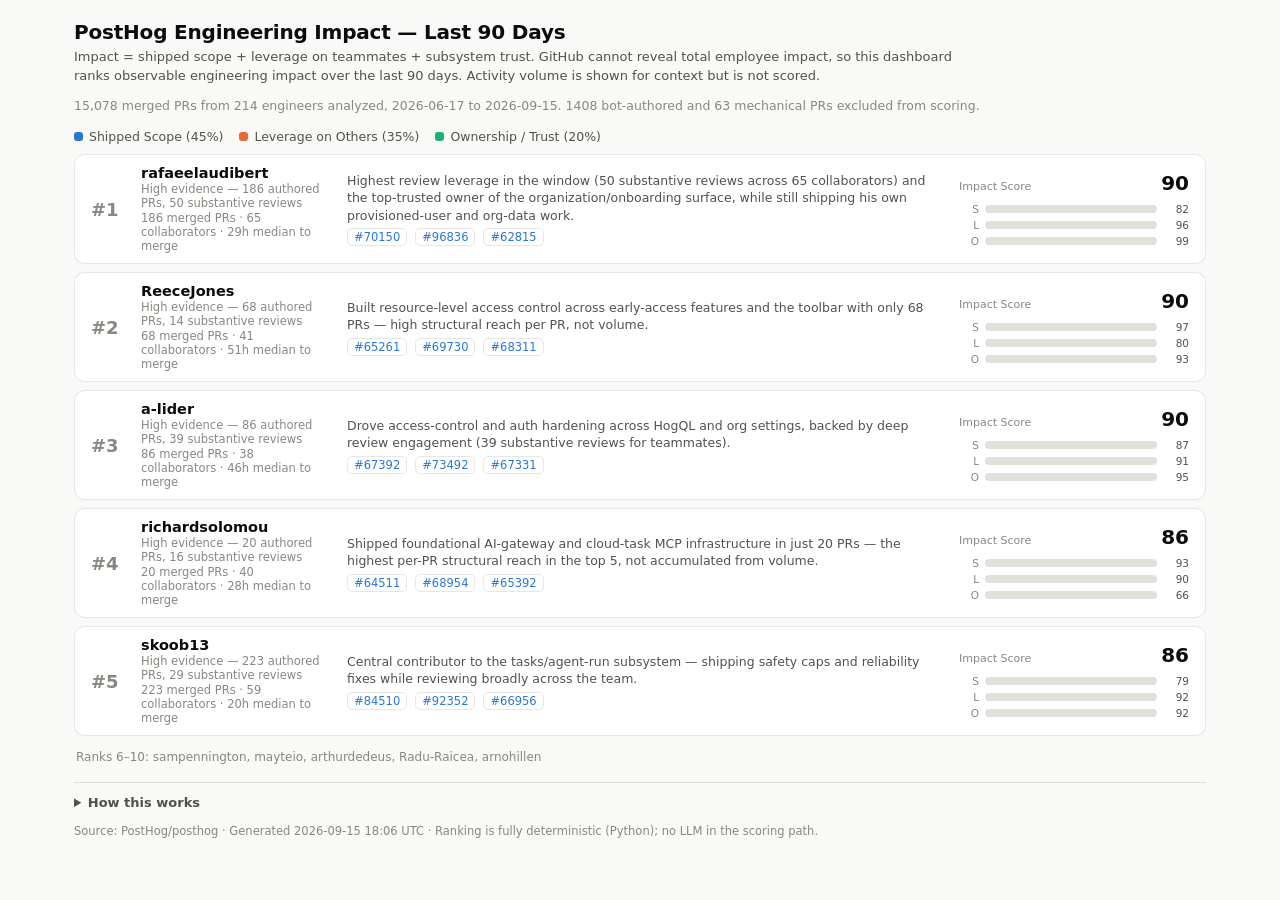
==== index.html @ 4306fa28 "Add PostHog engineering impact dashboard: data pipeline, scoring, UI - fetch_prs.py: day-sliced Grap" ====
<!doctype html>
<html lang="en">
<head>
<meta charset="utf-8" />
<meta name="viewport" content="width=device-width, initial-scale=1" />
<title>PostHog Engineering Impact — Last 90 Days</title>
<style>
  :root {
    color-scheme: light;
    --surface-1:      #fcfcfb;
    --page:           #f9f9f7;
    --text-primary:   #0b0b0b;
    --text-secondary: #52514e;
    --text-muted:     #898781;
    --gridline:       #e1e0d9;
    --baseline:       #c3c2b7;
    --border:         rgba(11,11,11,0.10);
    --series-1:       #2a78d6; /* Shipped Scope */
    --series-2:       #eb6834; /* Leverage on Others */
    --series-3:       #1baf7a; /* Ownership / Trust */
    --card-bg:        #ffffff;
  }
  @media (prefers-color-scheme: dark) {
    :root:not([data-theme="light"]) {
      color-scheme: dark;
      --surface-1:      #1a1a19;
      --page:           #0d0d0d;
      --text-primary:   #ffffff;
      --text-secondary: #c3c2b7;
      --text-muted:     #898781;
      --gridline:       #2c2c2a;
      --baseline:       #383835;
      --border:         rgba(255,255,255,0.10);
      --series-1:       #3987e5;
      --series-2:       #d95926;
      --series-3:       #199e70;
      --card-bg:        #1f1f1e;
    }
  }
  :root[data-theme="dark"] {
    color-scheme: dark;
    --surface-1:      #1a1a19;
    --page:           #0d0d0d;
    --text-primary:   #ffffff;
    --text-secondary: #c3c2b7;
    --text-muted:     #898781;
    --gridline:       #2c2c2a;
    --baseline:       #383835;
    --border:         rgba(255,255,255,0.10);
    --series-1:       #3987e5;
    --series-2:       #d95926;
    --series-3:       #199e70;
    --card-bg:        #1f1f1e;
  }

  * { box-sizing: border-box; }
  body {
    margin: 0;
    background: var(--page);
    color: var(--text-primary);
    font-family: system-ui, -apple-system, "Segoe UI", sans-serif;
    font-size: 14px;
  }
  .wrap {
    max-width: 1180px;
    margin: 0 auto;
    padding: 20px 24px 32px;
  }
  header.top {
    margin-bottom: 16px;
  }
  h1 {
    font-size: 20px;
    margin: 0 0 4px;
    letter-spacing: -0.01em;
  }
  .methodology-line {
    color: var(--text-secondary);
    font-size: 13px;
    max-width: 900px;
    line-height: 1.45;
    margin: 0 0 8px;
  }
  .freshness {
    color: var(--text-muted);
    font-size: 12.5px;
  }
  .legend {
    display: flex;
    gap: 16px;
    margin: 14px 0 10px;
    font-size: 12.5px;
    color: var(--text-secondary);
  }
  .legend span { display: inline-flex; align-items: center; gap: 6px; }
  .dot { width: 9px; height: 9px; border-radius: 3px; display: inline-block; }

  .cards {
    display: flex;
    flex-direction: column;
    gap: 8px;
  }
  .card {
    background: var(--card-bg);
    border: 1px solid var(--border);
    border-radius: 10px;
    padding: 10px 16px;
    display: grid;
    grid-template-columns: 34px 190px 1fr 230px;
    gap: 16px;
    align-items: center;
  }
  .rank {
    font-size: 18px;
    font-weight: 700;
    color: var(--text-muted);
  }
  .who { min-width: 0; }
  .login { font-weight: 600; font-size: 14.5px; }
  .conf { color: var(--text-muted); font-size: 11.5px; margin-top: 1px; }
  .why { min-width: 0; }
  .why-text { font-size: 12.5px; color: var(--text-secondary); line-height: 1.4; margin-bottom: 4px; }
  .prs { display: flex; gap: 8px; flex-wrap: wrap; }
  .prs a {
    font-size: 11.5px;
    color: var(--series-1);
    text-decoration: none;
    border: 1px solid var(--border);
    border-radius: 5px;
    padding: 1px 6px;
  }
  .prs a:hover { text-decoration: underline; }

  .bars { display: flex; flex-direction: column; gap: 4px; }
  .bar-row { display: flex; align-items: center; gap: 6px; }
  .bar-label { width: 20px; font-size: 10.5px; color: var(--text-muted); text-align: right; flex-shrink: 0; }
  .bar-track { flex: 1; height: 8px; background: var(--gridline); border-radius: 4px; overflow: hidden; }
  .bar-fill { height: 100%; border-radius: 4px; }
  .bar-val { width: 26px; font-size: 10.5px; color: var(--text-secondary); text-align: right; flex-shrink: 0; }
  .score-badge {
    font-size: 20px;
    font-weight: 700;
    text-align: right;
  }
  .score-row { display: flex; justify-content: space-between; align-items: baseline; margin-bottom: 4px; }

  .cutline {
    margin: 14px 2px;
    font-size: 12px;
    color: var(--text-muted);
  }

  details.methodology {
    margin-top: 18px;
    border-top: 1px solid var(--gridline);
    padding-top: 12px;
  }
  details.methodology summary {
    cursor: pointer;
    font-size: 13px;
    font-weight: 600;
    color: var(--text-secondary);
  }
  .method-body {
    margin-top: 10px;
    font-size: 12.5px;
    color: var(--text-secondary);
    line-height: 1.55;
    display: grid;
    grid-template-columns: 1fr 1fr;
    gap: 16px;
  }
  .method-body h4 { margin: 0 0 4px; color: var(--text-primary); font-size: 12.5px; }
  .method-body p { margin: 0 0 10px; }

  footer.bottom {
    margin-top: 14px;
    font-size: 11.5px;
    color: var(--text-muted);
  }

  .loading, .error {
    padding: 40px;
    text-align: center;
    color: var(--text-muted);
  }
</style>
</head>
<body>
<div class="wrap">
  <header class="top">
    <h1>PostHog Engineering Impact — Last 90 Days</h1>
    <p class="methodology-line" id="methodology-line">Loading methodology…</p>
    <p class="freshness" id="freshness">Loading…</p>
  </header>

  <div class="legend">
    <span><span class="dot" style="background:var(--series-1)"></span>Shipped Scope (45%)</span>
    <span><span class="dot" style="background:var(--series-2)"></span>Leverage on Others (35%)</span>
    <span><span class="dot" style="background:var(--series-3)"></span>Ownership / Trust (20%)</span>
  </div>

  <div class="cards" id="cards">
    <div class="loading">Loading rankings…</div>
  </div>

  <p class="cutline" id="cutline"></p>

  <details class="methodology">
    <summary>How this works</summary>
    <div class="method-body" id="method-body"></div>
  </details>

  <footer class="bottom" id="footer"></footer>
</div>

<script>
async function main() {
  let data;
  try {
    const res = await fetch('data/scores.json');
    data = await res.json();
  } catch (e) {
    document.getElementById('cards').innerHTML = '<div class="error">Could not load data/scores.json — ' + e + '</div>';
    return;
  }
  render(data);
}

function pct(v) { return Math.max(2, Math.round(v)); }

function cardHTML(r, whyOverride) {
  const top5 = r.evidence.top_shipped.concat(r.evidence.best_review ? [r.evidence.best_review] : []);
  const prLinks = top5.slice(0, 3).map(p =>
    `<a href="${p.url}" target="_blank" rel="noopener">#${p.number}</a>`
  ).join('');
  const whyText = whyOverride || defaultWhy(r);
  return `
    <div class="card">
      <div class="rank">#${r.rank}</div>
      <div class="who">
        <div class="login">${r.login}</div>
        <div class="conf">${r.confidence.label} evidence — ${r.confidence.authored_prs} authored PR${r.confidence.authored_prs===1?'':'s'}, ${r.confidence.substantive_reviews} substantive review${r.confidence.substantive_reviews===1?'':'s'}</div>
        <div class="conf">${r.stats.merged_prs} merged PRs · ${r.stats.distinct_collaborators} collaborators${r.stats.median_hours_to_merge!=null ? ' · ' + Math.round(r.stats.median_hours_to_merge) + 'h median to merge' : ''}</div>
      </div>
      <div class="why">
        <div class="why-text">${whyText}</div>
        <div class="prs">${prLinks || '<span style="color:var(--text-muted);font-size:11.5px">no linked PR evidence</span>'}</div>
      </div>
      <div class="bars">
        <div class="score-row"><span style="font-size:11px;color:var(--text-muted)">Impact Score</span><span class="score-badge">${Math.round(r.impact_score)}</span></div>
        ${barRow('S', r.components.shipped_scope, 'var(--series-1)')}
        ${barRow('L', r.components.leverage_on_others, 'var(--series-2)')}
        ${barRow('O', r.components.ownership_trust, 'var(--series-3)')}
      </div>
    </div>`;
}

function barRow(label, value, color) {
  return `<div class="bar-row">
    <span class="bar-label">${label}</span>
    <span class="bar-track"><span class="bar-fill" style="width:${pct(value)}%;background:${color}"></span></span>
    <span class="bar-val">${Math.round(value)}</span>
  </div>`;
}

function defaultWhy(r) {
  const c = r.components;
  const top = Object.entries({shipped: c.shipped_scope, leverage: c.leverage_on_others, ownership: c.ownership_trust})
    .sort((a,b) => b[1]-a[1])[0][0];
  const label = { shipped: 'broad structural reach across shared code', leverage: 'high review leverage helping teammates ship', ownership: 'trusted owner across multiple subsystems' }[top];
  return `Ranked #${r.rank} primarily on ${label}.`;
}

function render(data) {
  document.getElementById('methodology-line').textContent = data.meta.methodology;
  document.getElementById('freshness').textContent =
    `${data.meta.total_prs.toLocaleString()} merged PRs from ${data.meta.eligible_engineers} engineers analyzed, ` +
    `${data.meta.window_start} to ${data.meta.window_end}. ` +
    `${data.meta.bot_authored_prs_excluded} bot-authored and ${data.meta.mechanical_prs_excluded} mechanical PRs excluded from scoring.`;

  const top5 = data.rankings.slice(0, 5);
  const next5 = data.rankings.slice(5, 10);
  document.getElementById('cards').innerHTML = top5.map(r => cardHTML(r, (data.why_overrides || {})[r.login])).join('');
  document.getElementById('cutline').textContent = next5.length
    ? `Ranks 6–10: ${next5.map(r => r.login).join(', ')}`
    : '';

  document.getElementById('method-body').innerHTML = `
    <div>
      <h4>Shipped Scope / Blast Radius — 45%</h4>
      <p>Co-touch centrality: for every merged PR, we count how many <em>other</em> engineers also touched the same files elsewhere in the 90-day window, and sum a damped weight across the PR's files. This rewards changes that intersect code many people depend on over changes that merely span many folders. It is a proxy for engineering blast radius, not a claim about customer or revenue impact — GitHub data can't show that. Mechanical PRs (lockfile-only diffs, dependency bumps, bulk codemods) are excluded from this and all scored components, but still counted in the PR-count stat shown per card.</p>
      <h4>Leverage on Others — 35%</h4>
      <p>Substantive reviews given to other engineers' PRs (state APPROVED/CHANGES_REQUESTED with a non-trivial comment body — rubber-stamp approvals don't count), weighted by how many distinct teammates were reviewed, with a smaller bonus for faster review turnaround. Reviews from automated tools (CodeRabbit, Greptile, Dependabot, etc.) are excluded.</p>
    </div>
    <div>
      <h4>Ownership / Trust Routing — 20%</h4>
      <p>PR titles are parsed for their conventional-commit scope (e.g. <code>feat(scope): …</code>); when a title has no scope (${data.meta.scope_fallback_pct}% of PRs), we fall back to the dominant top-level directory of the changed files. Within each scope, the top-2 most active engineers (by authored + reviewed activity) earn ownership credit — this identifies who a team actually routes work to for a given subsystem.</p>
      <h4>Evidence confidence &amp; ranking</h4>
      <p>Every engineer with at least one qualifying contribution is ranked — there is no minimum-activity cutoff, so someone who shipped one large piece of infrastructure and spent the rest of the window reviewing can still surface. The confidence label shows how much evidence backs the number; it affects how a score should be <em>read</em>, never the ranking itself. All three components are percentile-ranked (not min-max normalized) across the eligible engineer set so a single volume outlier can't compress everyone else's score.</p>
    </div>`;

  document.getElementById('footer').textContent =
    `Source: PostHog/posthog · Generated ${new Date(data.meta.generated_at || Date.now()).toISOString().slice(0,16).replace('T',' ')} UTC · Ranking is fully deterministic (Python); no LLM in the scoring path.`;
}

main();
</script>
</body>
</html>
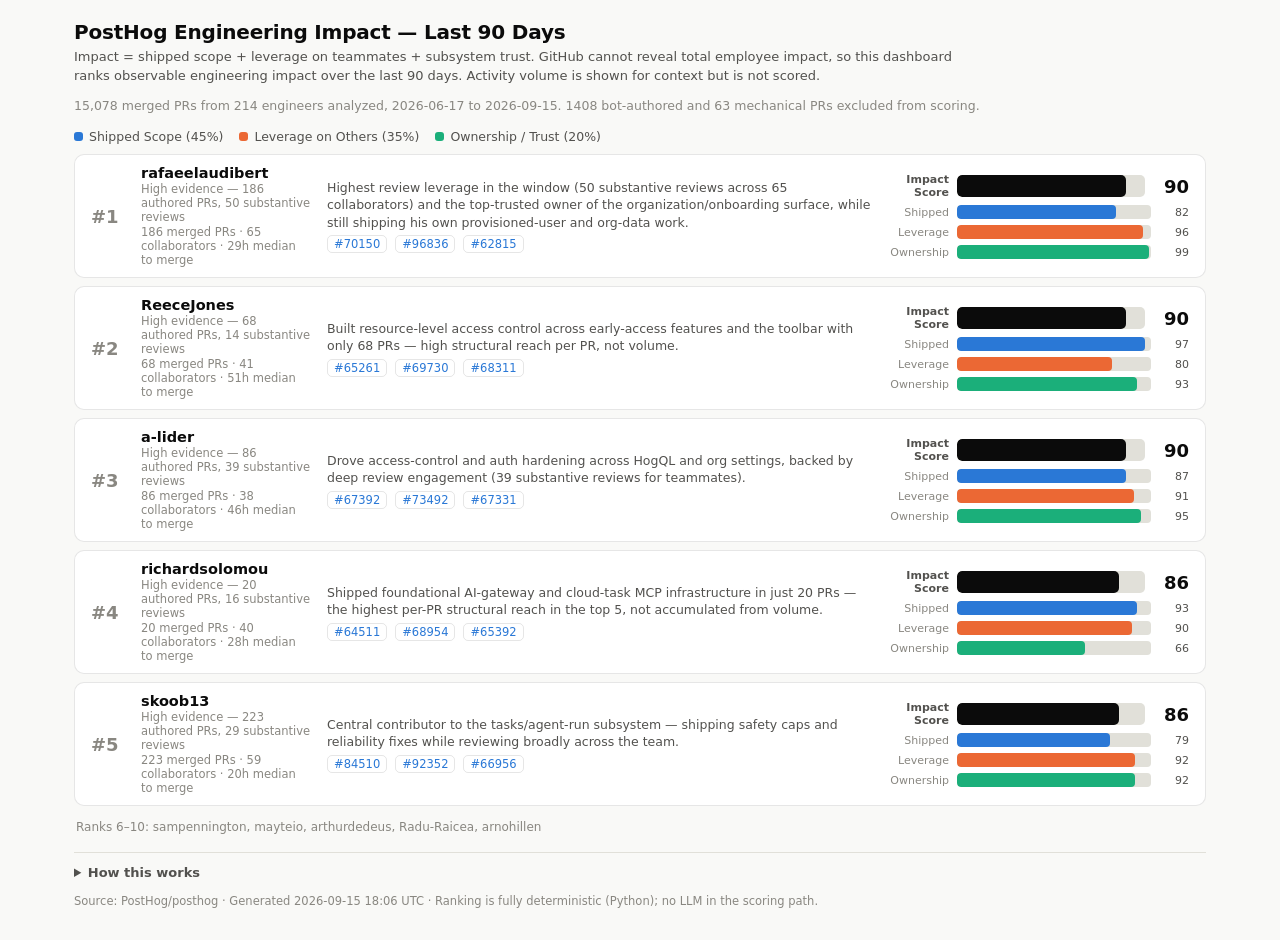
==== commit 795e0f84: "Fix broken bar-chart fills and make the score visualization prominent .bar-fill was a <span> (inline" ====
--- a/index.html
+++ b/index.html
@@ -106,7 +106,7 @@
     border-radius: 10px;
     padding: 10px 16px;
     display: grid;
-    grid-template-columns: 34px 190px 1fr 230px;
+    grid-template-columns: 34px 170px minmax(220px, 1fr) 300px;
     gap: 16px;
     align-items: center;
   }
@@ -131,18 +131,31 @@
   }
   .prs a:hover { text-decoration: underline; }
 
-  .bars { display: flex; flex-direction: column; gap: 4px; }
-  .bar-row { display: flex; align-items: center; gap: 6px; }
-  .bar-label { width: 20px; font-size: 10.5px; color: var(--text-muted); text-align: right; flex-shrink: 0; }
-  .bar-track { flex: 1; height: 8px; background: var(--gridline); border-radius: 4px; overflow: hidden; }
-  .bar-fill { height: 100%; border-radius: 4px; }
-  .bar-val { width: 26px; font-size: 10.5px; color: var(--text-secondary); text-align: right; flex-shrink: 0; }
-  .score-badge {
-    font-size: 20px;
-    font-weight: 700;
-    text-align: right;
-  }
-  .score-row { display: flex; justify-content: space-between; align-items: baseline; margin-bottom: 4px; }
+  .bars { display: flex; flex-direction: column; gap: 6px; }
+  .bar-row { display: flex; align-items: center; gap: 8px; }
+  .bar-label { width: 60px; font-size: 11px; color: var(--text-muted); text-align: right; flex-shrink: 0; }
+  .bar-track {
+    flex: 1;
+    height: 14px;
+    background-color: var(--gridline);
+    border-radius: 4px;
+    overflow: hidden;
+    position: relative;
+    background-image:
+      linear-gradient(to right, var(--baseline) 1px, transparent 1px),
+      linear-gradient(to right, var(--baseline) 1px, transparent 1px),
+      linear-gradient(to right, var(--baseline) 1px, transparent 1px);
+    background-size: 25% 100%, 50% 100%, 75% 100%;
+    background-repeat: no-repeat;
+    background-position: 25% 0, 50% 0, 75% 0;
+  }
+  .bar-fill { display: block; height: 100%; border-radius: 4px; position: relative; z-index: 1; min-width: 3px; }
+  .bar-track { display: block; }
+  .bar-val { width: 30px; font-size: 11px; color: var(--text-secondary); text-align: right; flex-shrink: 0; font-variant-numeric: tabular-nums; }
+  .score-row.bar-row .bar-track { height: 22px; border-radius: 5px; }
+  .score-row.bar-row .bar-fill { border-radius: 5px; background: var(--text-primary); }
+  .score-row.bar-row .bar-val { width: 36px; font-size: 18px; font-weight: 700; color: var(--text-primary); }
+  .score-row.bar-row .bar-label { font-size: 11px; font-weight: 600; color: var(--text-secondary); }
 
   .cutline {
     margin: 14px 2px;
@@ -248,18 +261,20 @@
         <div class="prs">${prLinks || '<span style="color:var(--text-muted);font-size:11.5px">no linked PR evidence</span>'}</div>
       </div>
       <div class="bars">
-        <div class="score-row"><span style="font-size:11px;color:var(--text-muted)">Impact Score</span><span class="score-badge">${Math.round(r.impact_score)}</span></div>
-        ${barRow('S', r.components.shipped_scope, 'var(--series-1)')}
-        ${barRow('L', r.components.leverage_on_others, 'var(--series-2)')}
-        ${barRow('O', r.components.ownership_trust, 'var(--series-3)')}
+        ${barRow('Impact Score', r.impact_score, null, true)}
+        ${barRow('Shipped', r.components.shipped_scope, 'var(--series-1)')}
+        ${barRow('Leverage', r.components.leverage_on_others, 'var(--series-2)')}
+        ${barRow('Ownership', r.components.ownership_trust, 'var(--series-3)')}
       </div>
     </div>`;
 }
 
-function barRow(label, value, color) {
-  return `<div class="bar-row">
+function barRow(label, value, color, isScore) {
+  const rowClass = isScore ? 'bar-row score-row' : 'bar-row';
+  const fillStyle = isScore ? `width:${pct(value)}%` : `width:${pct(value)}%;background:${color}`;
+  return `<div class="${rowClass}">
     <span class="bar-label">${label}</span>
-    <span class="bar-track"><span class="bar-fill" style="width:${pct(value)}%;background:${color}"></span></span>
+    <span class="bar-track"><span class="bar-fill" style="${fillStyle}"></span></span>
     <span class="bar-val">${Math.round(value)}</span>
   </div>`;
 }
@@ -289,7 +304,7 @@
   document.getElementById('method-body').innerHTML = `
     <div>
       <h4>Shipped Scope / Blast Radius — 45%</h4>
-      <p>Co-touch centrality: for every merged PR, we count how many <em>other</em> engineers also touched the same files elsewhere in the 90-day window, and sum a damped weight across the PR's files. This rewards changes that intersect code many people depend on over changes that merely span many folders. It is a proxy for engineering blast radius, not a claim about customer or revenue impact — GitHub data can't show that. Mechanical PRs (lockfile-only diffs, dependency bumps, bulk codemods) are excluded from this and all scored components, but still counted in the PR-count stat shown per card.</p>
+      <p>Co-touch centrality: for every merged PR, we count how many <em>other</em> engineers also touched the same files elsewhere in the 90-day window, and average a damped weight across the PR's files. We then take the <strong>mean of this across each engineer's own PRs</strong> — deliberately an average, not a sum, so this component reflects the typical consequence of a person's work rather than being won by whoever merged the most PRs. This rewards changes that intersect code many people depend on over changes that merely span many folders. It is a proxy for engineering blast radius, not a claim about customer or revenue impact — GitHub data can't show that. Mechanical PRs (lockfile-only diffs, dependency bumps, bulk codemods) are excluded from this and all scored components, but still counted in the PR-count stat shown per card.</p>
       <h4>Leverage on Others — 35%</h4>
       <p>Substantive reviews given to other engineers' PRs (state APPROVED/CHANGES_REQUESTED with a non-trivial comment body — rubber-stamp approvals don't count), weighted by how many distinct teammates were reviewed, with a smaller bonus for faster review turnaround. Reviews from automated tools (CodeRabbit, Greptile, Dependabot, etc.) are excluded.</p>
     </div>
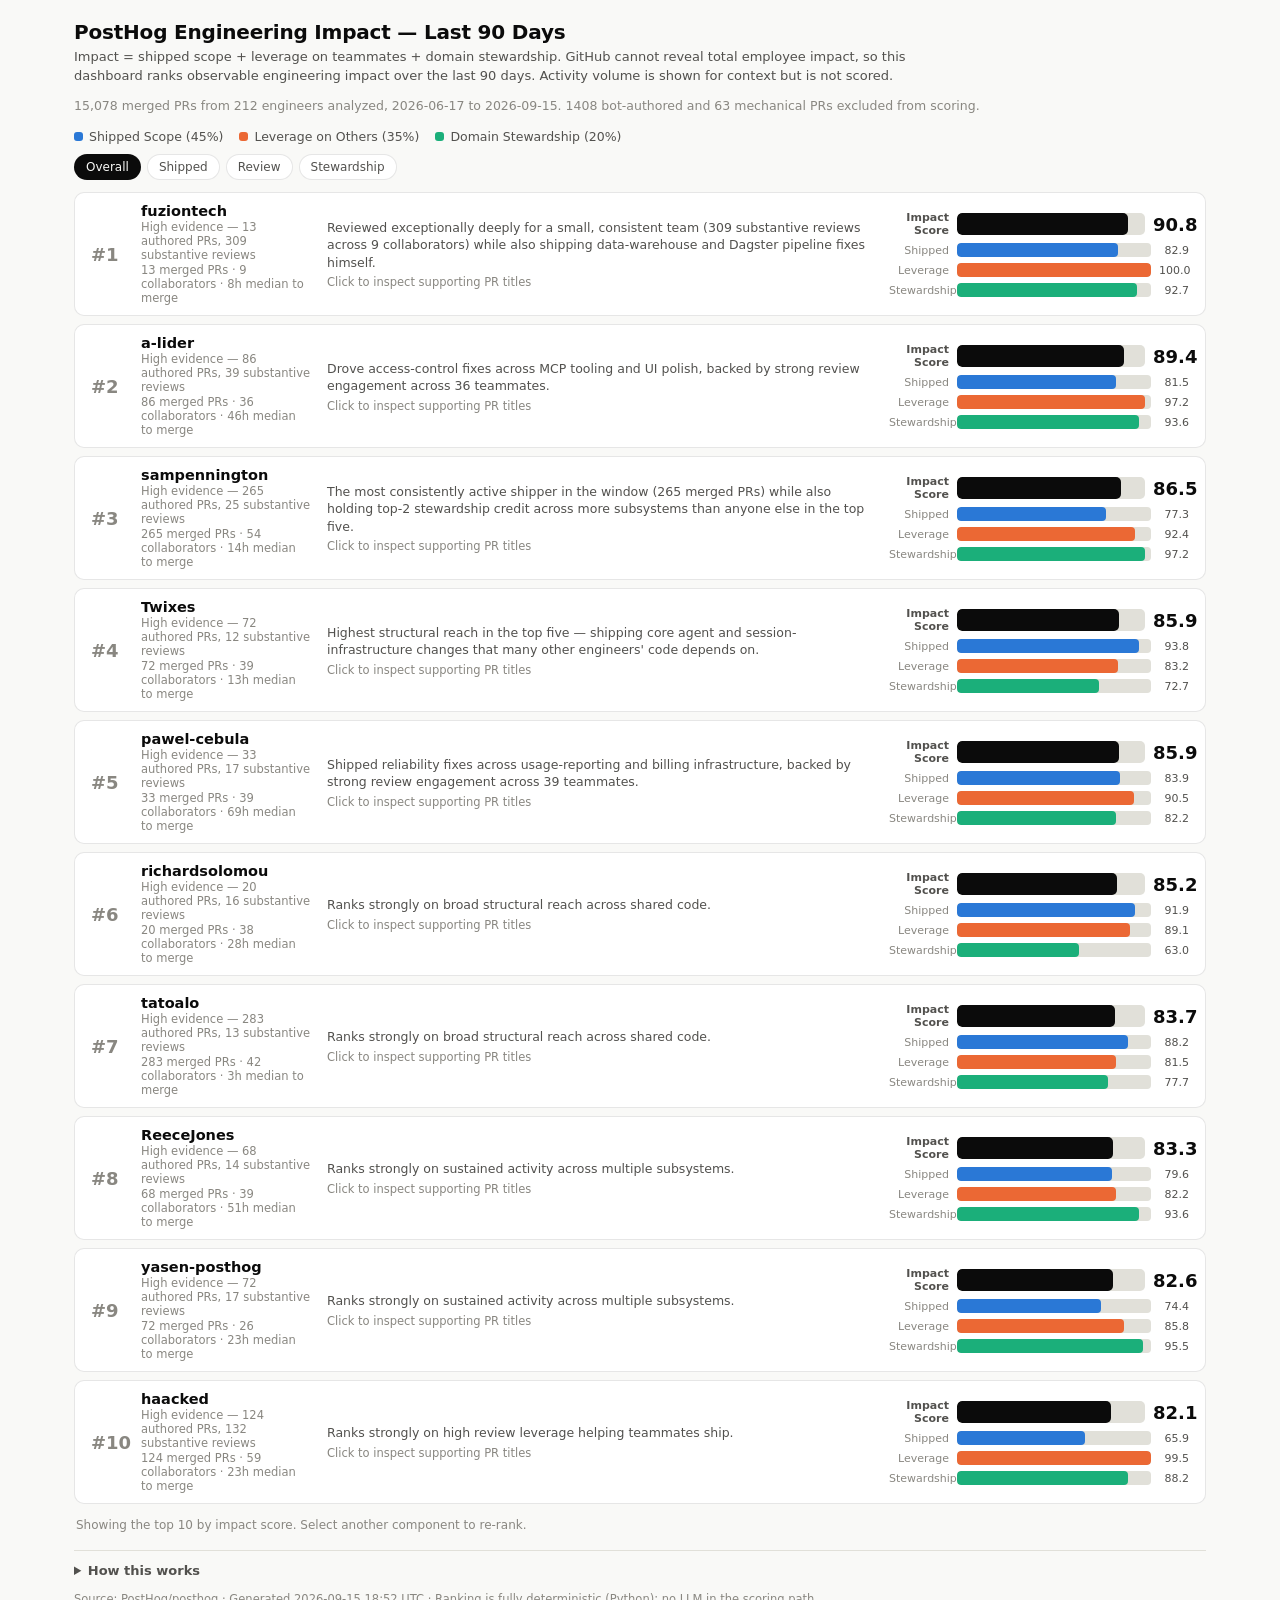
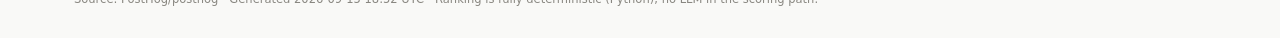
==== commit 6af950db: "Fix bot pollution and shipped-scope volume leak; honest data-completeness disclosure Verified bugs f" ====
--- a/index.html
+++ b/index.html
@@ -17,7 +17,7 @@
     --border:         rgba(11,11,11,0.10);
     --series-1:       #2a78d6; /* Shipped Scope */
     --series-2:       #eb6834; /* Leverage on Others */
-    --series-3:       #1baf7a; /* Ownership / Trust */
+    --series-3:       #1baf7a; /* Domain Stewardship */
     --card-bg:        #ffffff;
   }
   @media (prefers-color-scheme: dark) {
@@ -104,19 +104,33 @@
     background: var(--card-bg);
     border: 1px solid var(--border);
     border-radius: 10px;
+    overflow: hidden;
+  }
+  .card-toggle {
+    appearance: none;
+    border: 0;
+    width: 100%;
     padding: 10px 16px;
+    color: inherit;
+    background: transparent;
+    font: inherit;
+    text-align: left;
+    cursor: pointer;
     display: grid;
     grid-template-columns: 34px 170px minmax(220px, 1fr) 300px;
     gap: 16px;
     align-items: center;
   }
+  .card-toggle:hover { background: color-mix(in srgb, var(--gridline) 35%, transparent); }
+  .card-toggle:focus-visible { outline: 2px solid var(--series-1); outline-offset: -2px; }
   .rank {
     font-size: 18px;
     font-weight: 700;
     color: var(--text-muted);
   }
   .who { min-width: 0; }
-  .login { font-weight: 600; font-size: 14.5px; }
+  .login { font-weight: 600; font-size: 14.5px; color: var(--text-primary); text-decoration: none; }
+  .login:hover { text-decoration: underline; }
   .conf { color: var(--text-muted); font-size: 11.5px; margin-top: 1px; }
   .why { min-width: 0; }
   .why-text { font-size: 12.5px; color: var(--text-secondary); line-height: 1.4; margin-bottom: 4px; }
@@ -130,6 +144,17 @@
     padding: 1px 6px;
   }
   .prs a:hover { text-decoration: underline; }
+  .card-expanded { display: none; border-top: 1px solid var(--gridline); padding: 12px 16px 14px 220px; }
+  .card.expanded .card-expanded { display: block; }
+  .evidence-title { margin: 0 0 8px; font-size: 12px; font-weight: 650; color: var(--text-secondary); }
+  .evidence-list { margin: 0; padding: 0; list-style: none; display: grid; gap: 7px; }
+  .evidence-list a { color: var(--text-primary); text-decoration: none; font-size: 12.5px; }
+  .evidence-list a:hover { text-decoration: underline; }
+  .evidence-kind { display: inline-block; min-width: 102px; color: var(--text-muted); font-size: 11px; text-transform: uppercase; letter-spacing: .03em; }
+
+  .metric-controls { display: flex; flex-wrap: wrap; gap: 6px; margin: 8px 0 12px; }
+  .metric-controls button { border: 1px solid var(--border); border-radius: 999px; background: var(--card-bg); color: var(--text-secondary); padding: 5px 11px; cursor: pointer; font: inherit; font-size: 12px; }
+  .metric-controls button[aria-pressed="true"] { background: var(--text-primary); color: var(--page); }
 
   .bars { display: flex; flex-direction: column; gap: 6px; }
   .bar-row { display: flex; align-items: center; gap: 8px; }
@@ -197,6 +222,11 @@
     text-align: center;
     color: var(--text-muted);
   }
+  @media (max-width: 850px) {
+    .card-toggle { grid-template-columns: 30px 1fr; }
+    .why, .bars { grid-column: 2; }
+    .card-expanded { padding-left: 60px; }
+  }
 </style>
 </head>
 <body>
@@ -210,7 +240,14 @@
   <div class="legend">
     <span><span class="dot" style="background:var(--series-1)"></span>Shipped Scope (45%)</span>
     <span><span class="dot" style="background:var(--series-2)"></span>Leverage on Others (35%)</span>
-    <span><span class="dot" style="background:var(--series-3)"></span>Ownership / Trust (20%)</span>
+    <span><span class="dot" style="background:var(--series-3)"></span>Domain Stewardship (20%)</span>
+  </div>
+
+  <div class="metric-controls" aria-label="Rank engineers by component">
+    <button type="button" data-metric="overall" aria-pressed="true">Overall</button>
+    <button type="button" data-metric="shipped">Shipped</button>
+    <button type="button" data-metric="review">Review</button>
+    <button type="button" data-metric="stewardship">Stewardship</button>
   </div>
 
   <div class="cards" id="cards">
@@ -222,6 +259,10 @@
   <details class="methodology">
     <summary>How this works</summary>
     <div class="method-body" id="method-body"></div>
+    <p style="margin-top:12px;font-size:12px;color:var(--text-secondary)">
+      Full formulas and worked examples: <a href="methodology/" style="color:var(--series-1)">methodology</a>
+      · Deferred features and why: <a href="roadmap.html" style="color:var(--series-1)">roadmap</a>
+    </p>
   </details>
 
   <footer class="bottom" id="footer"></footer>
@@ -242,31 +283,54 @@
 
 function pct(v) { return Math.max(2, Math.round(v)); }
 
-function cardHTML(r, whyOverride) {
-  const top5 = r.evidence.top_shipped.concat(r.evidence.best_review ? [r.evidence.best_review] : []);
-  const prLinks = top5.slice(0, 3).map(p =>
-    `<a href="${p.url}" target="_blank" rel="noopener">#${p.number}</a>`
+let currentData;
+let activeMetric = 'overall';
+const metricConfig = {
+  overall: { label: 'Impact Score', value: r => r.impact_score },
+  shipped: { label: 'Shipped', value: r => r.components.shipped_scope },
+  review: { label: 'Review', value: r => r.components.leverage_on_others },
+  stewardship: { label: 'Stewardship', value: r => r.components.domain_stewardship },
+};
+
+function escapeHTML(value) {
+  return String(value).replace(/[&<>"']/g, ch => ({'&':'&amp;','<':'&lt;','>':'&gt;','"':'&quot;',"'":'&#39;'}[ch]));
+}
+
+function cardHTML(r, displayRank, whyOverride) {
+  const evidence = [
+    ...r.evidence.top_shipped.map(p => ({...p, kind: 'shipped evidence'})),
+    ...(r.evidence.best_review ? [{...r.evidence.best_review, kind: 'review evidence'}] : []),
+  ];
+  const cardId = `card-details-${displayRank}`;
+  const evidenceLinks = evidence.map(p =>
+    `<li><span class="evidence-kind">${p.kind}</span><a href="${escapeHTML(p.url)}" target="_blank" rel="noopener">#${p.number} — ${escapeHTML(p.title)}</a></li>`
   ).join('');
   const whyText = whyOverride || defaultWhy(r);
   return `
-    <div class="card">
-      <div class="rank">#${r.rank}</div>
+    <article class="card">
+      <div class="card-toggle" role="button" tabindex="0" aria-expanded="false" aria-controls="${cardId}" onclick="toggleCard(this)" onkeydown="if(event.key==='Enter'||event.key===' '){event.preventDefault();toggleCard(this)}">
+      <div class="rank">#${displayRank}</div>
       <div class="who">
-        <div class="login">${r.login}</div>
+        <a class="login" href="https://github.com/${encodeURIComponent(r.login)}" target="_blank" rel="noopener" onclick="event.stopPropagation()">${escapeHTML(r.login)}</a>
         <div class="conf">${r.confidence.label} evidence — ${r.confidence.authored_prs} authored PR${r.confidence.authored_prs===1?'':'s'}, ${r.confidence.substantive_reviews} substantive review${r.confidence.substantive_reviews===1?'':'s'}</div>
         <div class="conf">${r.stats.merged_prs} merged PRs · ${r.stats.distinct_collaborators} collaborators${r.stats.median_hours_to_merge!=null ? ' · ' + Math.round(r.stats.median_hours_to_merge) + 'h median to merge' : ''}</div>
       </div>
       <div class="why">
-        <div class="why-text">${whyText}</div>
-        <div class="prs">${prLinks || '<span style="color:var(--text-muted);font-size:11.5px">no linked PR evidence</span>'}</div>
+        <div class="why-text">${escapeHTML(whyText)}</div>
+        <div class="conf">Click to inspect supporting PR titles</div>
       </div>
       <div class="bars">
         ${barRow('Impact Score', r.impact_score, null, true)}
         ${barRow('Shipped', r.components.shipped_scope, 'var(--series-1)')}
         ${barRow('Leverage', r.components.leverage_on_others, 'var(--series-2)')}
-        ${barRow('Ownership', r.components.ownership_trust, 'var(--series-3)')}
+        ${barRow('Stewardship', r.components.domain_stewardship, 'var(--series-3)')}
       </div>
-    </div>`;
+      </div>
+      <div class="card-expanded" id="${cardId}">
+        <p class="evidence-title">Supporting evidence</p>
+        <ul class="evidence-list">${evidenceLinks || '<li>No linked PR evidence</li>'}</ul>
+      </div>
+    </article>`;
 }
 
 function barRow(label, value, color, isScore) {
@@ -275,42 +339,52 @@
   return `<div class="${rowClass}">
     <span class="bar-label">${label}</span>
     <span class="bar-track"><span class="bar-fill" style="${fillStyle}"></span></span>
-    <span class="bar-val">${Math.round(value)}</span>
+    <span class="bar-val">${Number(value).toFixed(1)}</span>
   </div>`;
 }
 
 function defaultWhy(r) {
   const c = r.components;
-  const top = Object.entries({shipped: c.shipped_scope, leverage: c.leverage_on_others, ownership: c.ownership_trust})
+  const top = Object.entries({shipped: c.shipped_scope, leverage: c.leverage_on_others, stewardship: c.domain_stewardship})
     .sort((a,b) => b[1]-a[1])[0][0];
-  const label = { shipped: 'broad structural reach across shared code', leverage: 'high review leverage helping teammates ship', ownership: 'trusted owner across multiple subsystems' }[top];
-  return `Ranked #${r.rank} primarily on ${label}.`;
+  const label = { shipped: 'broad structural reach across shared code', leverage: 'high review leverage helping teammates ship', stewardship: 'sustained activity across multiple subsystems' }[top];
+  return `Ranks strongly on ${label}.`;
+}
+
+function toggleCard(button) {
+  const card = button.closest('.card');
+  const expanded = card.classList.toggle('expanded');
+  button.setAttribute('aria-expanded', String(expanded));
+}
+
+function renderRankings() {
+  const cfg = metricConfig[activeMetric];
+  const ranked = [...currentData.rankings].sort((a, b) => cfg.value(b) - cfg.value(a) || a.login.localeCompare(b.login));
+  const top10 = ranked.slice(0, 10);
+  document.getElementById('cards').innerHTML = top10.map((r, i) => cardHTML(r, i + 1, (currentData.why_overrides || {})[r.login])).join('');
+  document.getElementById('cutline').textContent = `Showing the top 10 by ${cfg.label.toLowerCase()}. Select another component to re-rank.`;
 }
 
 function render(data) {
+  currentData = data;
   document.getElementById('methodology-line').textContent = data.meta.methodology;
   document.getElementById('freshness').textContent =
     `${data.meta.total_prs.toLocaleString()} merged PRs from ${data.meta.eligible_engineers} engineers analyzed, ` +
     `${data.meta.window_start} to ${data.meta.window_end}. ` +
     `${data.meta.bot_authored_prs_excluded} bot-authored and ${data.meta.mechanical_prs_excluded} mechanical PRs excluded from scoring.`;
 
-  const top5 = data.rankings.slice(0, 5);
-  const next5 = data.rankings.slice(5, 10);
-  document.getElementById('cards').innerHTML = top5.map(r => cardHTML(r, (data.why_overrides || {})[r.login])).join('');
-  document.getElementById('cutline').textContent = next5.length
-    ? `Ranks 6–10: ${next5.map(r => r.login).join(', ')}`
-    : '';
+  renderRankings();
 
   document.getElementById('method-body').innerHTML = `
     <div>
       <h4>Shipped Scope / Blast Radius — 45%</h4>
-      <p>Co-touch centrality: for every merged PR, we count how many <em>other</em> engineers also touched the same files elsewhere in the 90-day window, and average a damped weight across the PR's files. We then take the <strong>mean of this across each engineer's own PRs</strong> — deliberately an average, not a sum, so this component reflects the typical consequence of a person's work rather than being won by whoever merged the most PRs. This rewards changes that intersect code many people depend on over changes that merely span many folders. It is a proxy for engineering blast radius, not a claim about customer or revenue impact — GitHub data can't show that. Mechanical PRs (lockfile-only diffs, dependency bumps, bulk codemods) are excluded from this and all scored components, but still counted in the PR-count stat shown per card.</p>
+      <p>Co-touch centrality: for every merged PR, we count how many <em>other</em> engineers also touched the same files elsewhere in the 90-day window, take the <strong>mean damped weight across that PR's files</strong>, then take the <strong>mean across each engineer's PRs</strong>. Both levels are averages, so a PR does not score higher merely because it contains more files, and the component is not won by whoever merged the most PRs. It is a proxy for engineering blast radius, not a claim about customer or revenue impact. Mechanical PRs (lockfile-only diffs and dependency bumps) are excluded from scored components.</p>
       <h4>Leverage on Others — 35%</h4>
-      <p>Substantive reviews given to other engineers' PRs (state APPROVED/CHANGES_REQUESTED with a non-trivial comment body — rubber-stamp approvals don't count), weighted by how many distinct teammates were reviewed, with a smaller bonus for faster review turnaround. Reviews from automated tools (CodeRabbit, Greptile, Dependabot, etc.) are excluded.</p>
+      <p>Substantive reviews given to other engineers' PRs (state APPROVED/CHANGES_REQUESTED with a non-trivial comment body — rubber-stamp approvals don't count), multiplied by <code>log1p</code> of the number of distinct teammates reviewed. There is no speed modifier because GitHub does not provide a reliable request-to-first-review interval for resolved requests. Review connections are fully paginated; GitHub Apps and automated tools are excluded by actor type and known-account markers.</p>
     </div>
     <div>
-      <h4>Ownership / Trust Routing — 20%</h4>
-      <p>PR titles are parsed for their conventional-commit scope (e.g. <code>feat(scope): …</code>); when a title has no scope (${data.meta.scope_fallback_pct}% of PRs), we fall back to the dominant top-level directory of the changed files. Within each scope, the top-2 most active engineers (by authored + reviewed activity) earn ownership credit — this identifies who a team actually routes work to for a given subsystem.</p>
+      <h4>Domain Stewardship — 20%</h4>
+      <p>PR titles are parsed for their conventional-commit scope (e.g. <code>feat(scope): …</code>); when a title has no scope (${data.meta.scope_fallback_pct}% of PRs), we fall back to the dominant top-level directory of the changed files. Within each scope, the top-2 most active engineers by authored + substantive reviewed activity earn stewardship credit. This shows sustained activity around an area; it does not claim work was actively routed to that person.</p>
       <h4>Evidence confidence &amp; ranking</h4>
       <p>Every engineer with at least one qualifying contribution is ranked — there is no minimum-activity cutoff, so someone who shipped one large piece of infrastructure and spent the rest of the window reviewing can still surface. The confidence label shows how much evidence backs the number; it affects how a score should be <em>read</em>, never the ranking itself. All three components are percentile-ranked (not min-max normalized) across the eligible engineer set so a single volume outlier can't compress everyone else's score.</p>
     </div>`;
@@ -318,6 +392,14 @@
   document.getElementById('footer').textContent =
     `Source: PostHog/posthog · Generated ${new Date(data.meta.generated_at || Date.now()).toISOString().slice(0,16).replace('T',' ')} UTC · Ranking is fully deterministic (Python); no LLM in the scoring path.`;
 }
+
+document.querySelectorAll('.metric-controls button').forEach(button => {
+  button.addEventListener('click', () => {
+    activeMetric = button.dataset.metric;
+    document.querySelectorAll('.metric-controls button').forEach(b => b.setAttribute('aria-pressed', String(b === button)));
+    renderRankings();
+  });
+});
 
 main();
 </script>
